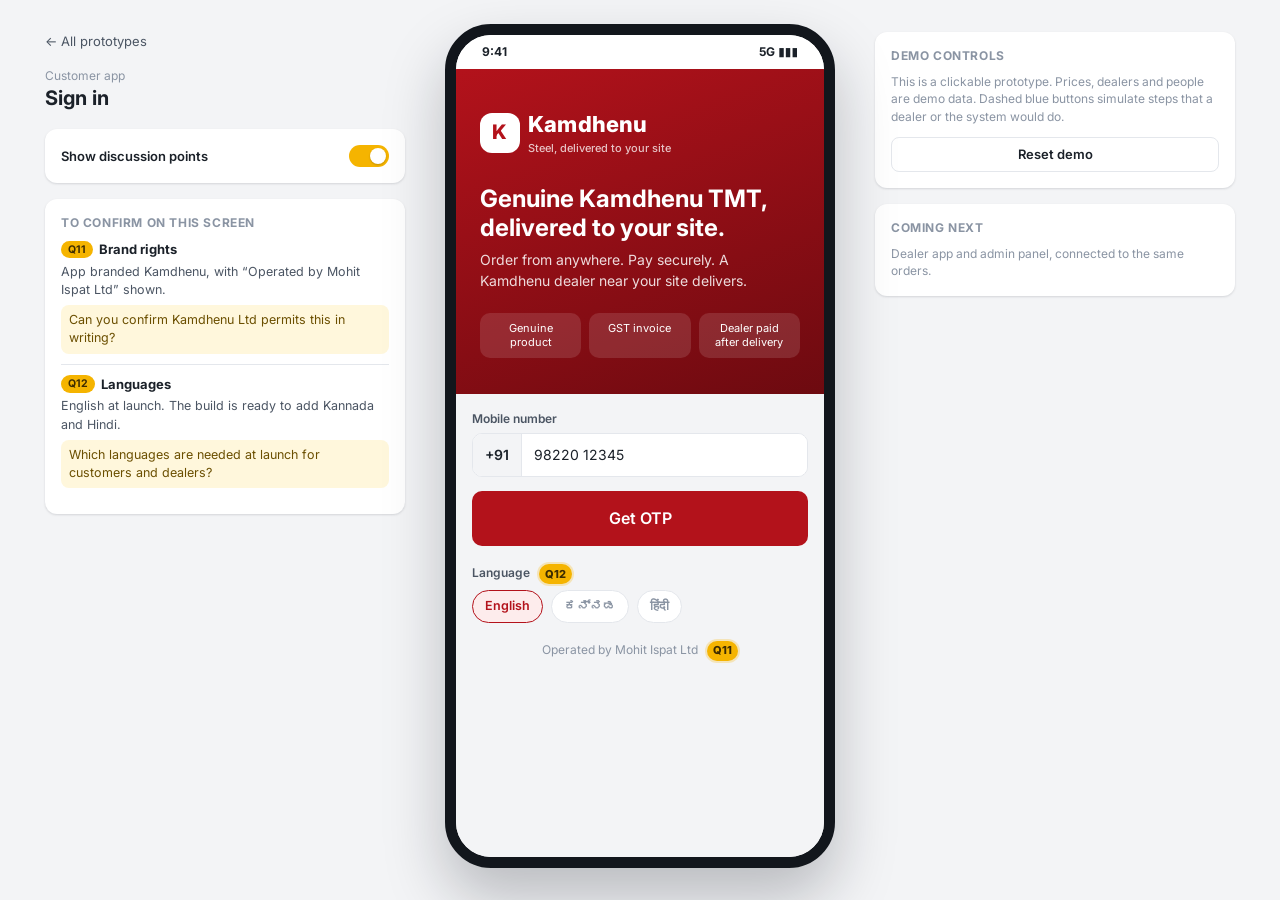
==== customer.html @ a23dbc3c "Add clickable prototype hub and customer app Customer app covers sign in, site setup with site conta" ====
<!doctype html>
<html lang="en">
<head>
  <meta charset="utf-8">
  <meta name="viewport" content="width=device-width, initial-scale=1, viewport-fit=cover">
  <title>Kamdhenu App · Customer</title>
  <link rel="preconnect" href="https://fonts.googleapis.com">
  <link rel="preconnect" href="https://fonts.gstatic.com" crossorigin>
  <link href="https://fonts.googleapis.com/css2?family=Inter:wght@400;500;600;700;800&display=swap" rel="stylesheet">
  <link rel="stylesheet" href="assets/common.css">
  <link rel="stylesheet" href="assets/phone.css">
  <link rel="stylesheet" href="assets/customer.css">
</head>
<body>
  <div class="stage">
    <aside class="side">
      <a class="back" href="index.html">&larr; All prototypes</a>
      <div>
        <div class="muted small">Customer app</div>
        <div class="screen-name" id="screenName">Sign in</div>
      </div>
      <div class="card">
        <div class="toggle">
          <span>Show discussion points</span>
          <button class="switch" id="presenterSwitch" aria-label="Show discussion points"></button>
        </div>
      </div>
      <div class="card" id="notes">
        <h4>To confirm on this screen</h4>
        <div id="notesBody"></div>
      </div>
    </aside>

    <div class="phone">
      <div class="statusbar"><span>9:41</span><span>5G &#9646;&#9646;&#9646;</span></div>
      <div class="app" id="app"></div>
    </div>

    <aside class="side right">
      <div class="card">
        <h4>Demo controls</h4>
        <p class="small muted" style="margin-bottom:12px">This is a clickable prototype. Prices, dealers and people are demo data. Dashed blue buttons simulate steps that a dealer or the system would do.</p>
        <button class="btn ghost sm block" data-act="reset">Reset demo</button>
      </div>
      <div class="card">
        <h4>Coming next</h4>
        <p class="small muted">Dealer app and admin panel, connected to the same orders.</p>
      </div>
    </aside>
  </div>

  <div class="sheet-backdrop" id="qsheet"><div class="sheet" id="qsheetBody"></div></div>

  <script src="assets/data.js"></script>
  <script src="assets/customer.js"></script>
</body>
</html>
---- assets/common.css ----
:root {
  --brand: #b3121b;
  --brand-dark: #8c0d14;
  --brand-soft: #fdecec;
  --ink: #1b2129;
  --ink-2: #4b5563;
  --ink-3: #8a94a3;
  --line: #e4e7ec;
  --bg: #f3f4f6;
  --card: #ffffff;
  --steel: #2f3a48;
  --good: #1f8a4c;
  --good-soft: #e7f5ec;
  --warn: #b76e00;
  --warn-soft: #fff4e0;
  --info: #1d5fbf;
  --info-soft: #e8f0fc;
  --radius: 12px;
  --shadow: 0 1px 2px rgba(16, 24, 40, .06), 0 1px 3px rgba(16, 24, 40, .08);
  --font: 'Inter', system-ui, -apple-system, 'Segoe UI', Roboto, sans-serif;
}

* { box-sizing: border-box; }
html, body { margin: 0; }
body {
  font-family: var(--font);
  color: var(--ink);
  background: var(--bg);
  font-size: 14px;
  line-height: 1.45;
  -webkit-font-smoothing: antialiased;
}
button, input, select, textarea { font: inherit; color: inherit; }
button { cursor: pointer; }
a { color: var(--brand); }
h1, h2, h3, h4 { margin: 0; line-height: 1.25; }
p { margin: 0; }

/* ---------- brand mark ---------- */
.wordmark { display: inline-flex; align-items: center; gap: 8px; font-weight: 800; letter-spacing: .2px; }
.wordmark .mark {
  width: 28px; height: 28px; border-radius: 8px; background: var(--brand);
  display: grid; place-items: center; color: #fff; font-size: 15px; font-weight: 800;
}
.wordmark small { display: block; font-size: 10px; font-weight: 500; color: var(--ink-3); letter-spacing: 0; }

/* ---------- buttons ---------- */
.btn {
  display: inline-flex; align-items: center; justify-content: center; gap: 8px;
  border: 1px solid transparent; border-radius: 10px; padding: 11px 16px;
  font-weight: 600; background: var(--brand); color: #fff; text-decoration: none;
  transition: background .15s, opacity .15s; white-space: nowrap;
}
.btn:hover { background: var(--brand-dark); }
.btn:disabled { opacity: .45; cursor: not-allowed; }
.btn.block { width: 100%; }
.btn.ghost { background: transparent; color: var(--ink); border-color: var(--line); }
.btn.ghost:hover { background: var(--bg); }
.btn.soft { background: var(--brand-soft); color: var(--brand); }
.btn.good { background: var(--good); }
.btn.sm { padding: 7px 12px; font-size: 13px; border-radius: 8px; }
.btn.lg { padding: 15px 18px; font-size: 16px; }
.btn.demo {
  background: transparent; color: var(--info); border: 1.5px dashed var(--info);
  font-weight: 600;
}
.btn.demo:hover { background: var(--info-soft); }

/* ---------- form ---------- */
.field { display: grid; gap: 6px; margin-bottom: 14px; }
.field label { font-size: 12px; font-weight: 600; color: var(--ink-2); }
.input, select.input, textarea.input {
  width: 100%; border: 1px solid var(--line); border-radius: 10px; padding: 11px 12px;
  background: #fff; outline: none;
}
.input:focus { border-color: var(--brand); box-shadow: 0 0 0 3px var(--brand-soft); }

/* ---------- bits ---------- */
.card { background: var(--card); border-radius: var(--radius); box-shadow: var(--shadow); }
.pill {
  display: inline-flex; align-items: center; gap: 4px; padding: 3px 9px; border-radius: 999px;
  font-size: 11.5px; font-weight: 600; background: var(--bg); color: var(--ink-2);
}
.pill.good { background: var(--good-soft); color: var(--good); }
.pill.warn { background: var(--warn-soft); color: var(--warn); }
.pill.info { background: var(--info-soft); color: var(--info); }
.pill.brand { background: var(--brand-soft); color: var(--brand); }
.muted { color: var(--ink-3); }
.small { font-size: 12px; }
.row { display: flex; align-items: center; gap: 8px; }
.between { justify-content: space-between; }
.grow { flex: 1; }
.hr { height: 1px; background: var(--line); margin: 12px 0; }
.note {
  display: flex; gap: 8px; padding: 10px 12px; border-radius: 10px; font-size: 12.5px;
  background: var(--info-soft); color: #173f7a;
}
.note.warn { background: var(--warn-soft); color: #6b4100; }
.note.good { background: var(--good-soft); color: #145c33; }

/* ---------- discussion pins (presenter mode) ---------- */
.qpin {
  display: none; align-items: center; justify-content: center;
  min-width: 26px; height: 20px; padding: 0 6px; border-radius: 999px; border: 0;
  background: #f5b400; color: #3d2c00; font-size: 11px; font-weight: 800;
  vertical-align: middle; margin-left: 6px; box-shadow: 0 0 0 2px rgba(245, 180, 0, .25);
}
body.presenter .qpin { display: inline-flex; }

.sheet-backdrop {
  position: fixed; inset: 0; background: rgba(15, 20, 30, .45); display: none;
  align-items: center; justify-content: center; padding: 16px; z-index: 50;
}
.sheet-backdrop.open { display: flex; }
.sheet {
  background: #fff; border-radius: 16px; max-width: 460px; width: 100%; padding: 20px;
  box-shadow: 0 20px 50px rgba(0, 0, 0, .25); max-height: 90vh; overflow: auto;
}
.sheet h3 { margin-bottom: 8px; }
.sheet .q-label { font-size: 11px; font-weight: 700; color: #8a6400; text-transform: uppercase; letter-spacing: .6px; }
.sheet .q-ask { margin-top: 12px; padding: 10px 12px; border-radius: 10px; background: #fff7dc; font-size: 13px; }
---- assets/phone.css ----
/* Phone-frame stage used by the customer and dealer prototypes */
.stage {
  min-height: 100vh; display: grid; grid-template-columns: minmax(0, 1fr) auto minmax(0, 1fr);
  gap: 40px; align-items: start; padding: 24px;
}
.side { align-self: stretch; display: flex; flex-direction: column; gap: 16px; max-width: 360px; justify-self: end; width: 100%; padding-top: 8px; }
.side.right { justify-self: start; }
.side .card { padding: 16px; }
.side h4 { font-size: 12px; text-transform: uppercase; letter-spacing: .6px; color: var(--ink-3); margin-bottom: 10px; }
.side .screen-name { font-size: 20px; font-weight: 700; }
.side .back { font-size: 13px; text-decoration: none; color: var(--ink-2); }
.side .q-item { padding: 10px 0; border-top: 1px solid var(--line); }
.side .q-item:first-of-type { border-top: 0; padding-top: 0; }
.side .q-item b { display: flex; align-items: center; gap: 6px; font-size: 13px; }
.side .q-item b .qnum { background: #f5b400; color: #3d2c00; border-radius: 999px; font-size: 10.5px; padding: 1px 7px; }
.side .q-item p { font-size: 12.5px; color: var(--ink-2); margin-top: 4px; }
.side .q-item .ask { color: #6b4f00; background: #fff7dc; border-radius: 8px; padding: 6px 8px; margin-top: 6px; }
.toggle { display: flex; align-items: center; justify-content: space-between; gap: 12px; font-size: 13px; font-weight: 600; }
.switch { position: relative; width: 40px; height: 22px; border-radius: 999px; background: var(--line); border: 0; padding: 0; flex: none; }
.switch::after { content: ''; position: absolute; top: 3px; left: 3px; width: 16px; height: 16px; border-radius: 50%; background: #fff; transition: left .15s; box-shadow: 0 1px 2px rgba(0,0,0,.2); }
.switch.on { background: #f5b400; }
.switch.on::after { left: 21px; }

.phone {
  width: 390px; height: min(844px, calc(100vh - 48px)); min-height: 640px;
  border-radius: 46px; border: 11px solid #12161c; background: #fff;
  box-shadow: 0 30px 60px rgba(15, 20, 30, .25); overflow: hidden; position: relative;
  display: flex; flex-direction: column; position: sticky; top: 24px;
}
.statusbar { height: 34px; flex: none; display: flex; align-items: center; justify-content: space-between; padding: 0 26px; font-size: 12px; font-weight: 700; background: inherit; }
.app { flex: 1; display: flex; flex-direction: column; min-height: 0; background: var(--bg); position: relative; }
.screen { flex: 1; overflow-y: auto; overflow-x: hidden; }
.pad { padding: 16px; }

.topbar { display: flex; align-items: center; gap: 10px; padding: 10px 14px; background: #fff; border-bottom: 1px solid var(--line); min-height: 52px; flex: none; }
.topbar h2 { font-size: 16px; flex: 1; }
.iconbtn { width: 36px; height: 36px; border-radius: 10px; border: 0; background: transparent; display: grid; place-items: center; color: var(--ink); }
.iconbtn:hover { background: var(--bg); }

.bottomnav { display: grid; grid-template-columns: repeat(4, 1fr); background: #fff; border-top: 1px solid var(--line); flex: none; padding-bottom: 6px; }
.bottomnav button { border: 0; background: none; padding: 8px 0 4px; display: grid; justify-items: center; gap: 2px; font-size: 11px; color: var(--ink-3); font-weight: 600; position: relative; }
.bottomnav button.on { color: var(--brand); }
.bottomnav .badge { position: absolute; top: 3px; left: 54%; background: var(--brand); color: #fff; border-radius: 999px; font-size: 10px; min-width: 16px; height: 16px; display: grid; place-items: center; padding: 0 4px; }

.footerbar { flex: none; background: #fff; border-top: 1px solid var(--line); padding: 12px 16px 14px; }

/* in-phone sheets */
.psheet-backdrop { position: absolute; inset: 0; background: rgba(15, 20, 30, .45); display: none; align-items: flex-end; z-index: 30; }
.psheet-backdrop.open { display: flex; }
.psheet { background: #fff; width: 100%; border-radius: 18px 18px 0 0; padding: 18px 16px 20px; max-height: 88%; overflow-y: auto; }
.psheet .grab { width: 40px; height: 4px; border-radius: 4px; background: var(--line); margin: -6px auto 12px; }

.toast { position: absolute; left: 16px; right: 16px; bottom: 86px; background: var(--steel); color: #fff; padding: 10px 14px; border-radius: 10px; font-size: 13px; z-index: 40; opacity: 0; transform: translateY(8px); transition: all .2s; pointer-events: none; }
.toast.show { opacity: 1; transform: none; }

@media (max-width: 1100px) {
  .stage { grid-template-columns: auto minmax(0, 1fr); }
  .side.right { display: none; }
  .side { justify-self: stretch; }
}
@media (max-width: 760px) {
  .stage { display: block; padding: 0; }
  .side { display: none; }
  .phone { width: 100%; height: 100vh; height: 100dvh; min-height: 0; border: 0; border-radius: 0; box-shadow: none; position: relative; top: 0; }
  .statusbar { display: none; }
  .toast { bottom: 80px; }
}
---- assets/customer.css ----
/* Customer app screens */
.login-hero { background: linear-gradient(160deg, var(--brand) 0%, #6d0a10 100%); color: #fff; padding: 40px 24px 36px; }
.login-hero .wordmark .mark { background: #fff; color: var(--brand); width: 40px; height: 40px; font-size: 20px; border-radius: 12px; }
.login-hero .wordmark { font-size: 22px; }
.login-hero .wordmark small { color: rgba(255,255,255,.75); font-size: 11px; }
.login-hero h1 { font-size: 24px; margin-top: 28px; line-height: 1.2; }
.login-hero p { margin-top: 8px; color: rgba(255,255,255,.85); }
.trust { display: grid; grid-template-columns: repeat(3, 1fr); gap: 8px; margin-top: 22px; }
.trust div { background: rgba(255,255,255,.12); border-radius: 10px; padding: 8px; font-size: 11px; text-align: center; line-height: 1.3; }
.phone-input { display: flex; border: 1px solid var(--line); border-radius: 10px; overflow: hidden; background: #fff; }
.phone-input span { padding: 11px 12px; background: var(--bg); border-right: 1px solid var(--line); font-weight: 600; }
.phone-input input { border: 0; outline: none; padding: 11px 12px; flex: 1; min-width: 0; }
.otp { display: flex; gap: 10px; justify-content: center; margin: 8px 0 16px; }
.otp input { width: 52px; height: 56px; text-align: center; font-size: 22px; font-weight: 700; border: 1px solid var(--line); border-radius: 12px; }
.chips { display: flex; flex-wrap: wrap; gap: 8px; }
.chip { border: 1px solid var(--line); background: #fff; border-radius: 999px; padding: 6px 12px; font-size: 12.5px; font-weight: 600; }
.chip.on { border-color: var(--brand); background: var(--brand-soft); color: var(--brand); }
.chip:disabled { color: var(--ink-3); cursor: not-allowed; }

.map { position: relative; height: 180px; border-radius: 12px; overflow: hidden; background: #e8ecef; }
.map svg { width: 100%; height: 100%; display: block; }
.map .pinlabel { position: absolute; left: 12px; bottom: 12px; right: 12px; background: #fff; border-radius: 10px; padding: 8px 10px; font-size: 12px; box-shadow: var(--shadow); }

.home-head { background: #fff; padding: 12px 16px 14px; border-bottom: 1px solid var(--line); }
.sitechip { display: flex; align-items: center; gap: 8px; width: 100%; border: 0; background: var(--bg); border-radius: 10px; padding: 9px 12px; text-align: left; margin-top: 10px; }
.sitechip b { display: block; font-size: 13px; }
.sitechip span { font-size: 11.5px; color: var(--ink-3); }
.search { display: flex; align-items: center; gap: 8px; border: 1px solid var(--line); border-radius: 10px; padding: 9px 12px; color: var(--ink-3); margin-top: 10px; font-size: 13px; background: #fff; }
.banner { background: linear-gradient(135deg, var(--steel), #121821); color: #fff; border-radius: 14px; padding: 18px; position: relative; overflow: hidden; }
.banner .tag { font-size: 11px; font-weight: 700; letter-spacing: .5px; text-transform: uppercase; color: #ffb4b8; }
.banner h3 { font-size: 19px; margin: 6px 0 4px; max-width: 220px; }
.banner p { font-size: 12.5px; color: rgba(255,255,255,.8); }
.banner .bars { position: absolute; right: -10px; bottom: -6px; opacity: .9; }
.section-title { display: flex; align-items: center; justify-content: space-between; margin: 20px 0 10px; font-size: 15px; font-weight: 700; }
.cats { display: grid; grid-template-columns: repeat(3, 1fr); gap: 10px; }
.cat { border: 0; background: #fff; border-radius: 12px; padding: 12px 8px; box-shadow: var(--shadow); display: grid; justify-items: center; gap: 6px; font-size: 12px; font-weight: 600; text-align: center; }
.cat .ic { width: 52px; height: 52px; border-radius: 12px; background: var(--brand-soft); display: grid; place-items: center; }
.cat small { font-weight: 500; color: var(--ink-3); font-size: 11px; }
.soon { display: flex; gap: 8px; flex-wrap: wrap; }
.soon span { border: 1px dashed var(--line); border-radius: 999px; padding: 5px 10px; font-size: 12px; color: var(--ink-3); background: #fff; }
.steps { display: grid; gap: 10px; }
.steps div { display: flex; gap: 10px; align-items: flex-start; font-size: 12.5px; }
.steps i { flex: none; width: 24px; height: 24px; border-radius: 50%; background: var(--brand); color: #fff; font-style: normal; font-weight: 700; display: grid; place-items: center; font-size: 12px; }

.seg { display: grid; grid-template-columns: 1fr 1fr; background: var(--bg); border-radius: 10px; padding: 3px; gap: 3px; }
.seg button { border: 0; background: transparent; border-radius: 8px; padding: 7px; font-weight: 600; font-size: 13px; color: var(--ink-2); }
.seg button.on { background: #fff; color: var(--ink); box-shadow: var(--shadow); }
.vrows { background: #fff; border-radius: 12px; box-shadow: var(--shadow); }
.vrow { display: grid; grid-template-columns: 1fr auto; gap: 10px; align-items: center; padding: 12px 14px; border-top: 1px solid var(--line); }
.vrow:first-child { border-top: 0; }
.vrow b { font-size: 15px; }
.vrow .meta { font-size: 11.5px; color: var(--ink-3); }
.vrow .approx { font-size: 11.5px; color: var(--info); min-height: 16px; }
.qty { display: flex; align-items: center; border: 1px solid var(--line); border-radius: 10px; overflow: hidden; background: #fff; }
.qty button { width: 34px; height: 38px; border: 0; background: var(--bg); font-size: 18px; font-weight: 600; color: var(--ink-2); }
.qty input { width: 64px; border: 0; text-align: center; font-weight: 700; outline: none; padding: 0; height: 38px; }
.qty .u { font-size: 11px; color: var(--ink-3); padding-right: 8px; }

.line { display: grid; grid-template-columns: 1fr auto; gap: 4px 10px; padding: 12px 14px; border-top: 1px solid var(--line); }
.line:first-child { border-top: 0; }
.line .x { border: 0; background: none; color: var(--ink-3); font-size: 12px; padding: 0; justify-self: end; }
.sum { display: grid; gap: 7px; padding: 14px; font-size: 13px; }
.sum > div { display: flex; justify-content: space-between; gap: 10px; }
.sum .total { font-size: 16px; font-weight: 800; border-top: 1px dashed var(--line); padding-top: 10px; margin-top: 3px; }
.ship-plan { padding: 12px 14px; border-top: 1px solid var(--line); display: flex; justify-content: space-between; gap: 10px; font-size: 13px; }
.ship-plan:first-child { border-top: 0; }

.paylist { display: grid; gap: 8px; }
.payopt { display: flex; align-items: center; gap: 12px; padding: 12px 14px; border: 1px solid var(--line); border-radius: 12px; background: #fff; text-align: left; width: 100%; }
.payopt.on { border-color: var(--brand); box-shadow: 0 0 0 3px var(--brand-soft); }
.payopt .radio { width: 18px; height: 18px; border-radius: 50%; border: 2px solid var(--line); flex: none; }
.payopt.on .radio { border: 5px solid var(--brand); }
.payopt b { display: block; font-size: 13.5px; }
.payopt span { font-size: 11.5px; color: var(--ink-3); }

.overlay { position: absolute; inset: 0; background: rgba(255,255,255,.96); display: grid; place-items: center; z-index: 35; text-align: center; padding: 24px; }
.spinner { width: 42px; height: 42px; border-radius: 50%; border: 4px solid var(--brand-soft); border-top-color: var(--brand); animation: spin 0.9s linear infinite; margin: 0 auto 14px; }
@keyframes spin { to { transform: rotate(360deg); } }
.success-ic { width: 64px; height: 64px; border-radius: 50%; background: var(--good-soft); color: var(--good); display: grid; place-items: center; margin: 0 auto 14px; }

.ship { margin-bottom: 14px; overflow: hidden; }
.ship-head { display: flex; justify-content: space-between; align-items: center; padding: 12px 14px; border-bottom: 1px solid var(--line); }
.stepper { display: grid; grid-template-columns: repeat(5, 1fr); padding: 14px 10px 10px; }
.stepper div { display: grid; justify-items: center; gap: 6px; font-size: 10px; text-align: center; color: var(--ink-3); position: relative; line-height: 1.2; }
.stepper div::before { content: ''; position: absolute; top: 7px; left: -50%; right: 50%; height: 2px; background: var(--line); }
.stepper div:first-child::before { display: none; }
.stepper i { width: 16px; height: 16px; border-radius: 50%; background: #fff; border: 2px solid var(--line); position: relative; z-index: 1; }
.stepper .done { color: var(--ink-2); }
.stepper .done i { background: var(--good); border-color: var(--good); }
.stepper .done::before { background: var(--good); }
.stepper .now { color: var(--ink); font-weight: 700; }
.stepper .now i { border-color: var(--brand); background: var(--brand-soft); }
.stepper .now::before { background: var(--good); }
.ship-body { padding: 0 14px 14px; display: grid; gap: 10px; }
.otpcard { background: var(--steel); color: #fff; border-radius: 12px; padding: 14px; display: flex; justify-content: space-between; align-items: center; }
.otpcard .code { font-size: 26px; font-weight: 800; letter-spacing: 6px; }
.wtable { width: 100%; border-collapse: collapse; font-size: 12.5px; }
.wtable th { text-align: left; color: var(--ink-3); font-weight: 600; font-size: 11px; padding: 6px 0; border-bottom: 1px solid var(--line); }
.wtable td { padding: 7px 0; border-bottom: 1px solid var(--line); }
.wtable th:not(:first-child), .wtable td:not(:first-child) { text-align: right; }
.olist { display: grid; gap: 10px; }
.ocard { border: 0; text-align: left; width: 100%; padding: 14px; }

.invoice { font-size: 12px; }
.invoice h3 { font-size: 15px; }
.invoice table { width: 100%; border-collapse: collapse; margin-top: 10px; }
.invoice th, .invoice td { padding: 6px 4px; border-bottom: 1px solid var(--line); text-align: right; }
.invoice th:first-child, .invoice td:first-child { text-align: left; }
.invoice th { font-size: 10.5px; color: var(--ink-3); font-weight: 600; }
.inv-grid { display: grid; grid-template-columns: 1fr 1fr; gap: 10px; margin-top: 10px; }
.inv-grid div { background: var(--bg); border-radius: 8px; padding: 8px; }
.radio-list { display: grid; gap: 8px; }
.radio-list label { display: flex; gap: 10px; align-items: center; padding: 10px 12px; border: 1px solid var(--line); border-radius: 10px; font-size: 13px; }
.upload { border: 1.5px dashed var(--line); border-radius: 10px; padding: 14px; text-align: center; color: var(--ink-3); font-size: 12.5px; }
.listrow { display: flex; align-items: center; gap: 12px; padding: 13px 14px; border-top: 1px solid var(--line); background: #fff; width: 100%; border-left: 0; border-right: 0; border-bottom: 0; text-align: left; }
.listrow:first-child { border-top: 0; }
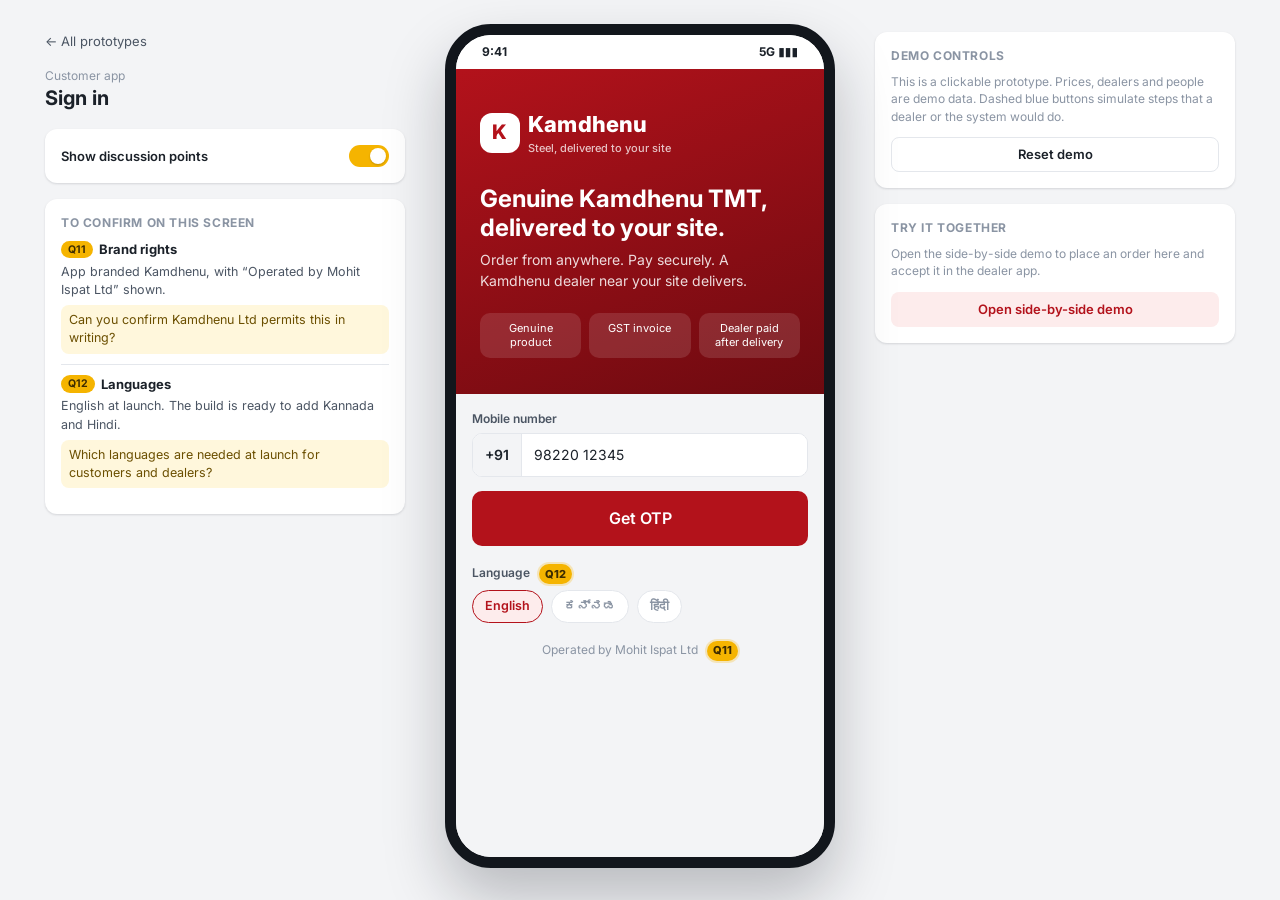
==== commit 38001b32: "Add dealer app and side-by-side live demo Move order routing and fulfilment into the shared data lay" ====
--- a/customer.html
+++ b/customer.html
@@ -43,8 +43,9 @@
         <button class="btn ghost sm block" data-act="reset">Reset demo</button>
       </div>
       <div class="card">
-        <h4>Coming next</h4>
-        <p class="small muted">Dealer app and admin panel, connected to the same orders.</p>
+        <h4>Try it together</h4>
+        <p class="small muted" style="margin-bottom:12px">Open the side-by-side demo to place an order here and accept it in the dealer app.</p>
+        <a class="btn soft sm block" href="demo.html">Open side-by-side demo</a>
       </div>
     </aside>
   </div>
--- a/assets/common.css
+++ b/assets/common.css
@@ -106,6 +106,9 @@
   vertical-align: middle; margin-left: 6px; box-shadow: 0 0 0 2px rgba(245, 180, 0, .25);
 }
 body.presenter .qpin { display: inline-flex; }
+.qpins { display: inline-flex; gap: 4px; }
+.qpins .qpin { margin-left: 0; }
+body.presenter .qpins { margin-left: 6px; }
 
 .sheet-backdrop {
   position: fixed; inset: 0; background: rgba(15, 20, 30, .45); display: none;
